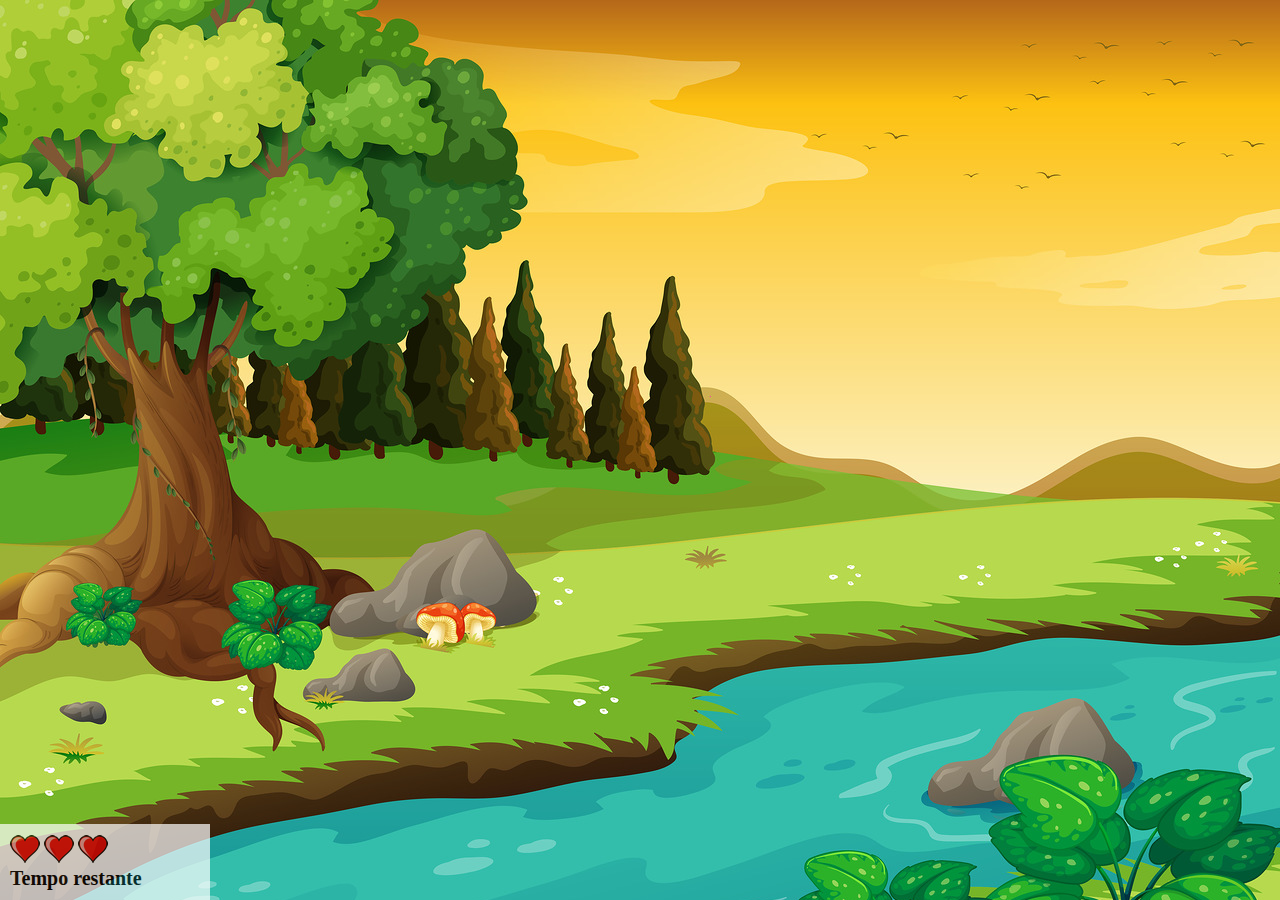
==== app.html @ ea4e7702 "inicio" ====
<!DOCTYPE html>
<html lang="pt_BR">
<head>
    <meta charset="UTF-8">
    <title>Mata Mosquito</title>
    <script src="jogo.js"></script>
    <link rel="stylesheet" href="estilo.css">
</head>
<body onresize="ajustaTamanhoPalcoJogo()">

    <div class="painel">
        <div class="vida">
            <img src="imagens/coracao_cheio.png">
            <img src="imagens/coracao_cheio.png">
            <img src="imagens/coracao_cheio.png">
        </div>
        <div class="cronometro">
            Tempo restante
        </div>
    </div>


    <script>

        setInterval(function () {
            posicaoRandomica()
        },1000)

    </script>

</body>
</html>
---- estilo.css ----
body{
    background-image: url('imagens/bg.jpg');
    background-repeat: no-repeat;
    background-size: cover;
}

.mosquito1{
    width: 50px;
    height: 50px;
}

.mosquito2{
    width: 70px;
    height: 70px;
}

.mosquito3{
    width: 90px;
    height: 90px;
}

.ladoA{
    transform: scaleX(1);
}

.ladoB{
    transform: scaleX(-1);
}

.painel{
    position: absolute;
    width: 190px;
    padding: 10px;
    bottom: 0px;
    left: 0px;
    border-top: solid 1px #fff;
    background-color: #fff;
    opacity: 0.7;
}

.vida{
    float: left;
}

.cronometro{
    float: left;
    font-size: 20px;
    font-weight: bold;
}
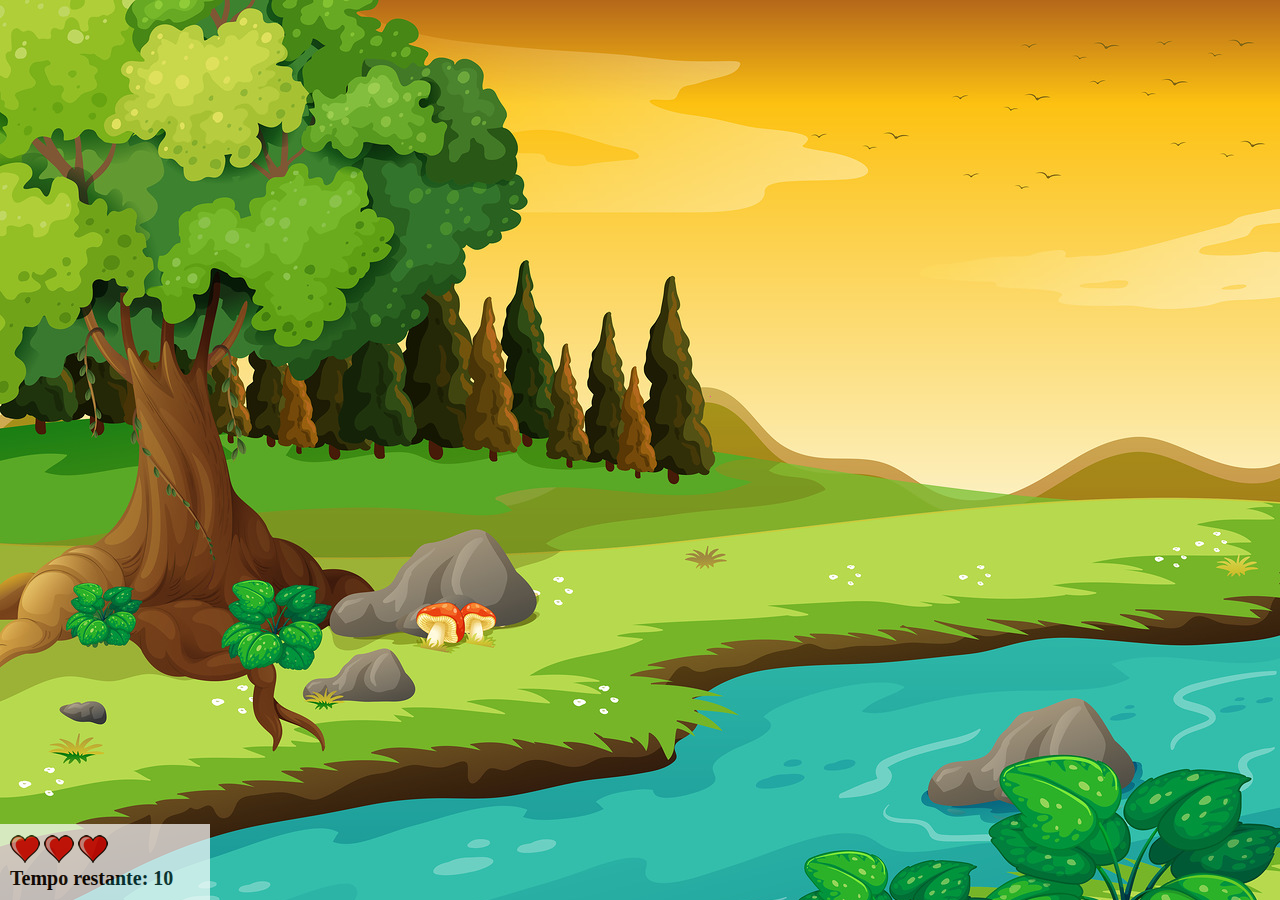
==== commit 011572bf: "finalizado" ====
--- a/app.html
+++ b/app.html
@@ -10,21 +10,23 @@
 
     <div class="painel">
         <div class="vida">
-            <img src="imagens/coracao_cheio.png">
-            <img src="imagens/coracao_cheio.png">
-            <img src="imagens/coracao_cheio.png">
+            <img id='v1' src="imagens/coracao_cheio.png">
+            <img id="v2" src="imagens/coracao_cheio.png">
+            <img id="v3" src="imagens/coracao_cheio.png">
         </div>
         <div class="cronometro">
-            Tempo restante
+            Tempo restante: <span id="cronometro"></span>
         </div>
     </div>
 
 
     <script>
 
-        setInterval(function () {
+        document.getElementById('cronometro').innerHTML = tempo  
+
+        var criaMosca = setInterval(function () {
             posicaoRandomica()
-        },1000)
+        },criarMosquitoTempo)
 
     </script>
 
--- a/estilo.css
+++ b/estilo.css
@@ -1,3 +1,7 @@
+html{
+    cursor: url(imagens/mata_mosquito.png) 30 30, auto;
+}
+
 body{
     background-image: url('imagens/bg.jpg');
     background-repeat: no-repeat;
